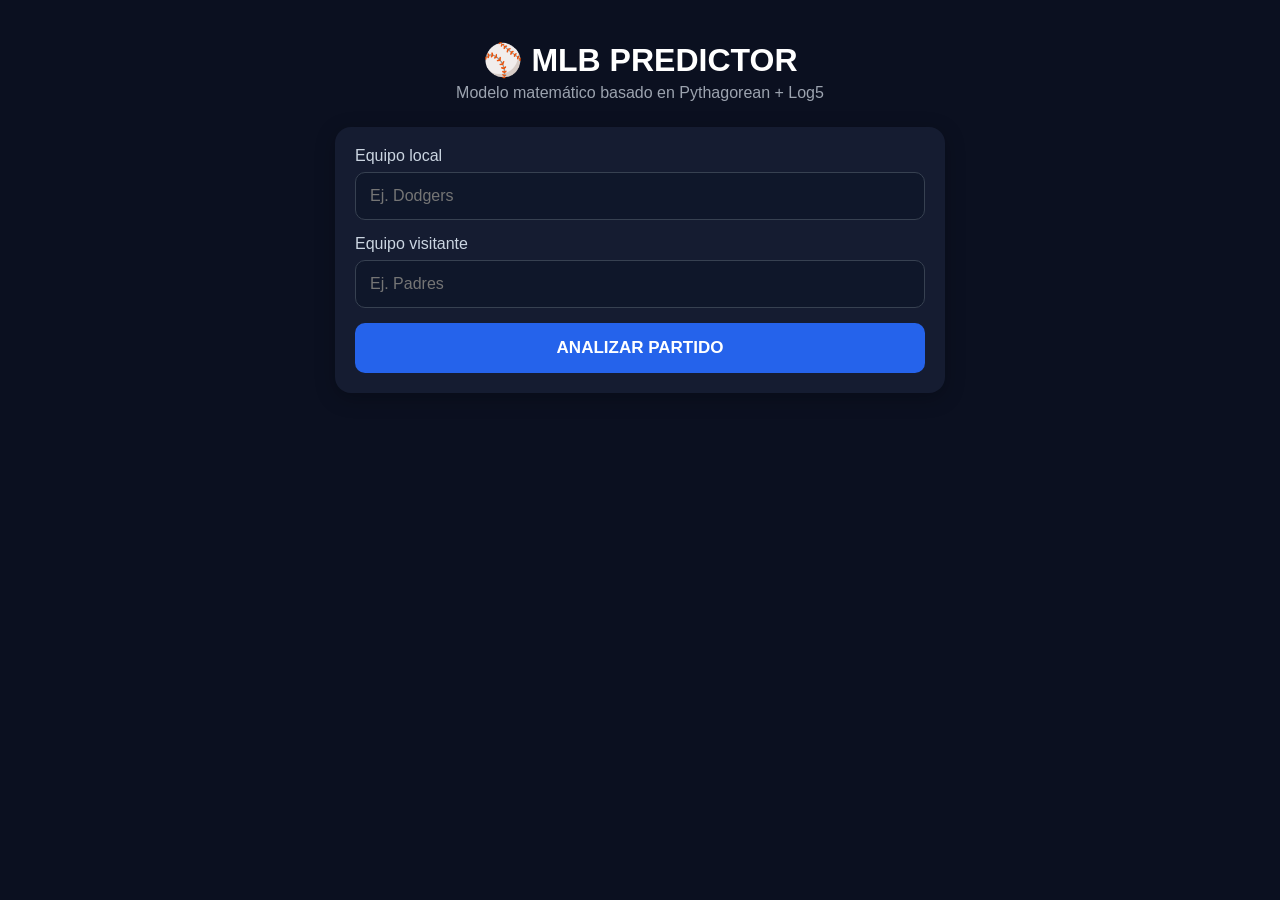
==== index.html @ 3c23d9db "Create index.html" ====
<!DOCTYPE html>
<html lang="es">
<head>
<meta charset="UTF-8">
<meta name="viewport" content="width=device-width, initial-scale=1.0">
<title>MLB Predictor</title>

<style>
*{box-sizing:border-box}

body{
    margin:0;
    font-family:Arial,sans-serif;
    background:#0b1020;
    color:white;
}

.container{
    max-width:650px;
    margin:auto;
    padding:20px;
}

h1{
    text-align:center;
    margin-bottom:5px;
}

.subtitle{
    text-align:center;
    color:#9ca3af;
    margin-bottom:25px;
}

.card{
    background:#151c31;
    border-radius:16px;
    padding:20px;
    margin-bottom:18px;
    box-shadow:0 5px 20px rgba(0,0,0,.25);
}

label{
    display:block;
    margin-bottom:7px;
    color:#cbd5e1;
}

input{
    width:100%;
    padding:14px;
    border-radius:10px;
    border:1px solid #374151;
    background:#0f172a;
    color:white;
    font-size:16px;
    margin-bottom:15px;
}

button{
    width:100%;
    padding:15px;
    border:0;
    border-radius:10px;
    background:#2563eb;
    color:white;
    font-size:17px;
    font-weight:bold;
    cursor:pointer;
}

button:active{
    transform:scale(.98);
}

.loading{
    text-align:center;
    color:#60a5fa;
    display:none;
    margin:15px;
}

.result{
    display:none;
}

.team{
    font-size:22px;
    font-weight:bold;
    text-align:center;
}

.pick{
    text-align:center;
    font-size:26px;
    font-weight:bold;
    margin:15px 0;
}

.stat{
    display:flex;
    justify-content:space-between;
    padding:9px 0;
    border-bottom:1px solid #293247;
}

.stat:last-child{
    border-bottom:0;
}

.prob{
    font-weight:bold;
}

.error{
    color:#f87171;
    text-align:center;
    display:none;
}
</style>
</head>

<body>

<div class="container">

<h1>⚾ MLB PREDICTOR</h1>
<div class="subtitle">
Modelo matemático basado en Pythagorean + Log5
</div>

<div class="card">

<label>Equipo local</label>
<input id="home" placeholder="Ej. Dodgers">

<label>Equipo visitante</label>
<input id="away" placeholder="Ej. Padres">

<button onclick="analizar()">ANALIZAR PARTIDO</button>

<div id="loading" class="loading">
⏳ Consultando MLB...
</div>

<div id="error" class="error"></div>

</div>

<div id="result" class="result">

<div class="card">

<div class="team" id="matchup"></div>

<div class="pick" id="pick"></div>

</div>

<div class="card">

<h3>📊 Probabilidades</h3>

<div class="stat">
<span>Local ML</span>
<span class="prob" id="homeML"></span>
</div>

<div class="stat">
<span>Visitante ML</span>
<span class="prob" id="awayML"></span>
</div>

<div class="stat">
<span>Over</span>
<span class="prob" id="over"></span>
</div>

<div class="stat">
<span>Under</span>
<span class="prob" id="under"></span>
</div>

<div class="stat">
<span>Favorito -1.5</span>
<span class="prob" id="fav15"></span>
</div>

<div class="stat">
<span>Underdog +1.5</span>
<span class="prob" id="dog15"></span>
</div>

</div>

<div class="card">

<h3>⚾ Proyección de carreras</h3>

<div class="stat">
<span>Carreras local</span>
<span id="homeRuns"></span>
</div>

<div class="stat">
<span>Carreras visitante</span>
<span id="awayRuns"></span>
</div>

<div class="stat">
<span>Total proyectado</span>
<span id="total"></span>
</div>

<div class="stat">
<span>Línea total</span>
<span id="line"></span>
</div>

</div>

<div class="card">

<h3>🧮 Modelo</h3>

<div class="stat">
<span>Pythagorean local</span>
<span id="pythHome"></span>
</div>

<div class="stat">
<span>Pythagorean visitante</span>
<span id="pythAway"></span>
</div>

<div class="stat">
<span>Log5</span>
<span id="log5"></span>
</div>

</div>

</div>

</div>

<script>

const API =
"https://statsapi.mlb.com/api/v1";


// -----------------------------
// NORMAL CDF
// -----------------------------

function normalCDF(x, mean, sd){

    let z=(x-mean)/sd;

    let t=1/(1+0.2316419*Math.abs(z));

    let d=0.3989423*Math.exp(-z*z/2);

    let p=d*t*
    (0.3193815+
    t*(-0.3565638+
    t*(1.781478+
    t*(-1.821256+
    t*1.330274))));

    if(z>0) p=1-p;

    return p;
}


// -----------------------------
// PYTHAGOREAN
// -----------------------------

function pythagorean(rs,ra){

    const exp=1.83;

    return Math.pow(rs,exp) /
    (
        Math.pow(rs,exp)+
        Math.pow(ra,exp)
    );
}


// -----------------------------
// LOG5
// -----------------------------

function log5(A,B){

    return (A-A*B) /
    (A+B-2*A*B);
}


// -----------------------------
// REDONDEAR
// -----------------------------

function pct(x){

    return (x*100).toFixed(1)+"%";
}


// -----------------------------
// BUSCAR EQUIPO
// -----------------------------

async function findTeam(name,season){

    const url =
    `${API}/teams?sportId=1&season=${season}`;

    const response=await fetch(url);

    const data=await response.json();

    const teams=data.teams || [];

    name=name.toLowerCase().trim();

    return teams.find(t =>
        t.name.toLowerCase()===name ||
        t.teamName.toLowerCase()===name ||
        t.locationName.toLowerCase()===name ||
        t.clubName.toLowerCase()===name
    );
}


// -----------------------------
// OBTENER STANDINGS
// -----------------------------

async function getStandings(season){

    const url =
    `${API}/standings?leagueId=103,104&season=${season}&standingsTypes=regularSeason`;

    const response=await fetch(url);

    const data=await response.json();

    let teams=[];

    (data.records||[]).forEach(record=>{
        (record.teamRecords||[]).forEach(t=>{
            teams.push(t);
        });
    });

    return teams;
}


// -----------------------------
// ANALIZAR
// -----------------------------

async function analizar(){

    const homeName=
    document.getElementById("home").value;

    const awayName=
    document.getElementById("away").value;

    const error=
    document.getElementById("error");

    const loading=
    document.getElementById("loading");

    const result=
    document.getElementById("result");

    error.style.display="none";
    result.style.display="none";

    if(!homeName || !awayName){

        error.innerText=
        "Escribe los dos equipos.";

        error.style.display="block";

        return;
    }

    loading.style.display="block";

    try{

        const season=new Date()
        .getFullYear();

        const home=
        await findTeam(homeName,season);

        const away=
        await findTeam(awayName,season);

        if(!home){

            throw new Error(
            "No encontré el equipo local."
            );
        }

        if(!away){

            throw new Error(
            "No encontré el equipo visitante."
            );
        }

        const standings=
        await getStandings(season);

        const homeData=
        standings.find(x=>
            x.team.id===home.id
        );

        const awayData=
        standings.find(x=>
            x.team.id===away.id
        );

        if(!homeData || !awayData){

            throw new Error(
            "Todavía no hay suficientes datos de temporada."
            );
        }


        // -----------------------------
        // DATOS
        // -----------------------------

        const homeRS=
        homeData.runsScored || 0;

        const homeRA=
        homeData.runsAllowed || 0;

        const awayRS=
        awayData.runsScored || 0;

        const awayRA=
        awayData.runsAllowed || 0;

        const homeGames=
        homeData.gamesPlayed || 1;

        const awayGames=
        awayData.gamesPlayed || 1;


        const homeRPG=
        homeRS/homeGames;

        const homeRAPG=
        homeRA/homeGames;

        const awayRPG=
        awayRS/awayGames;

        const awayRAPG=
        awayRA/awayGames;


        // -----------------------------
        // PYTHAGOREAN
        // -----------------------------

        const pHome=
        pythagorean(homeRS,homeRA);

        const pAway=
        pythagorean(awayRS,awayRA);


        // -----------------------------
        // LOG5
        // -----------------------------

        let neutral=
        log5(pHome,pAway);


        // -----------------------------
        // LOCALÍA
        // -----------------------------

        let homeProb=
        neutral*0.54/
        (
            neutral*0.54+
            (1-neutral)*0.46
        );

        let awayProb=
        1-homeProb;


        // -----------------------------
        // CARRERAS
        // -----------------------------

        const homeRuns=
        homeRPG*awayRAPG;

        const awayRuns=
        awayRPG*homeRAPG;

        const total=
        homeRuns+awayRuns;


        // -----------------------------
        // OVER / UNDER
        // -----------------------------

        const line=
        Math.round(total*2)/2;

        const sd=4.24;

        const under=
        normalCDF(line,total,sd);

        const over=
        1-under;


        // -----------------------------
        // FAVORITO
        // -----------------------------

        const favoriteHome=
        homeProb>=awayProb;

        const favoriteProb=
        Math.max(homeProb,awayProb);

        const differential=
        Math.abs(homeRuns-awayRuns);

        const favorite15=
        1-normalCDF(
            1.5,
            differential,
            sd
        );

        const dog15=
        1-favorite15;


        // -----------------------------
        // PICK
        // -----------------------------

        const options=[

            {
                name:
                home.name+" ML",
                value:homeProb
            },

            {
                name:
                away.name+" ML",
                value:awayProb
            },

            {
                name:"OVER "+line,
                value:over
            },

            {
                name:"UNDER "+line,
                value:under
            },

            {
                name:
                (favoriteHome?
                home.name:
                away.name)+" -1.5",
                value:favorite15
            },

            {
                name:
                (favoriteHome?
                away.name:
                home.name)+" +1.5",
                value:dog15
            }

        ];

        options.sort(
            (a,b)=>b.value-a.value
        );

        const best=options[0];


        // -----------------------------
        // MOSTRAR
        // -----------------------------

        document.getElementById("matchup")
        .innerText=
        home.name+" vs "+away.name;

        document.getElementById("pick")
        .innerText=
        "🔥 "+best.name+
        " — "+pct(best.value);


        document.getElementById("homeML")
        .innerText=pct(homeProb);

        document.getElementById("awayML")
        .innerText=pct(awayProb);

        document.getElementById("over")
        .innerText=pct(over);

        document.getElementById("under")
        .innerText=pct(under);

        document.getElementById("fav15")
        .innerText=pct(favorite15);

        document.getElementById("dog15")
        .innerText=pct(dog15);


        document.getElementById("homeRuns")
        .innerText=
        homeRuns.toFixed(2);

        document.getElementById("awayRuns")
        .innerText=
        awayRuns.toFixed(2);

        document.getElementById("total")
        .innerText=
        total.toFixed(2);

        document.getElementById("line")
        .innerText=
        line;


        document.getElementById("pythHome")
        .innerText=
        pct(pHome);

        document.getElementById("pythAway")
        .innerText=
        pct(pAway);

        document.getElementById("log5")
        .innerText=
        pct(neutral);


        result.style.display="block";

    }catch(e){

        error.innerText=
        "Error: "+e.message;

        error.style.display="block";

    }

    loading.style.display="none";
}

</script>

</body>
</html>
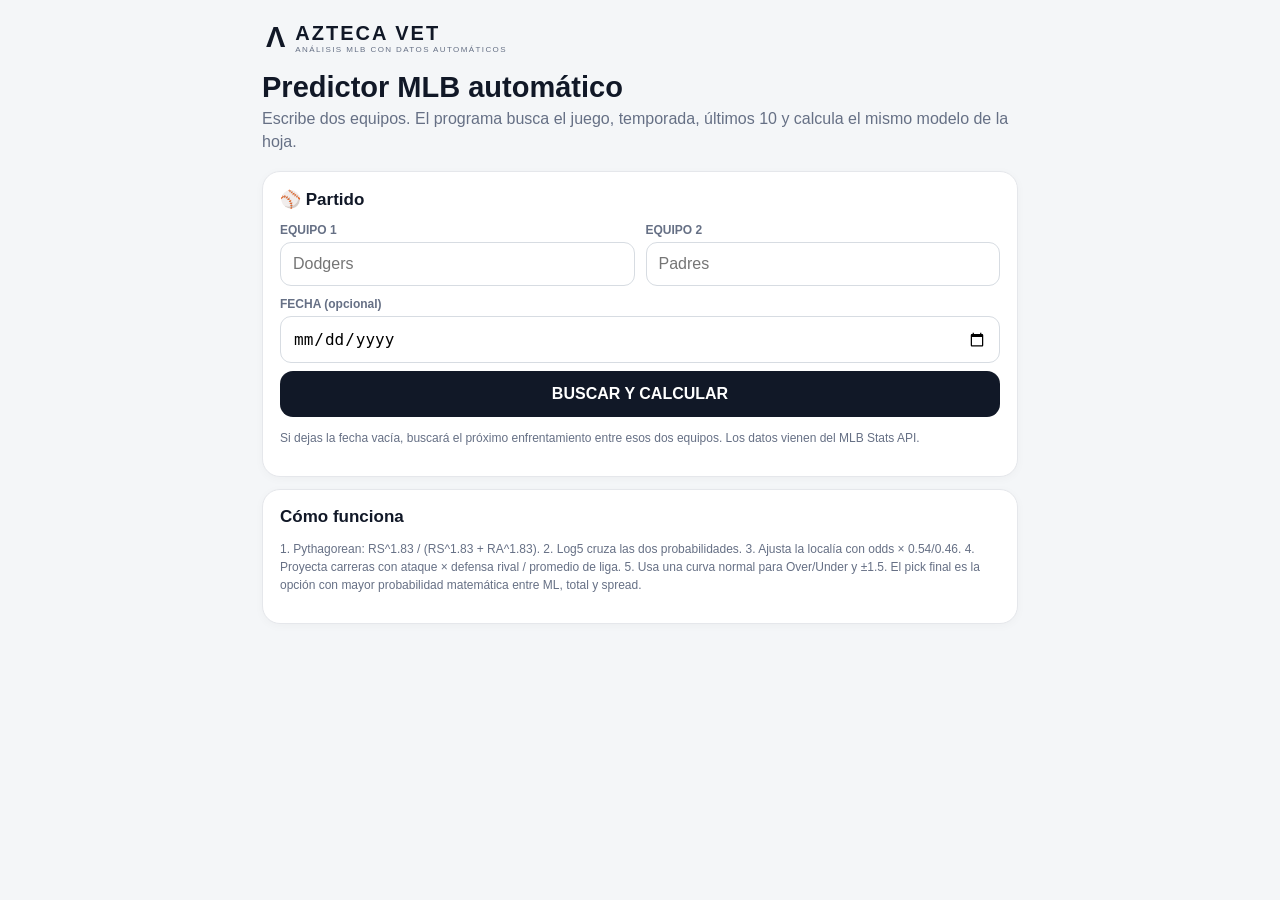
==== commit da2baf2a: "Create index.html" ====
--- a/index.html
+++ b/index.html
@@ -1,705 +1,374 @@
-<!DOCTYPE html>
+<!doctype html>
 <html lang="es">
 <head>
-<meta charset="UTF-8">
-<meta name="viewport" content="width=device-width, initial-scale=1.0">
-<title>MLB Predictor</title>
-
+<meta charset="utf-8">
+<meta name="viewport" content="width=device-width,initial-scale=1,viewport-fit=cover">
+<title>Azteca Vet MLB — Auto Predictor</title>
 <style>
-*{box-sizing:border-box}
-
-body{
-    margin:0;
-    font-family:Arial,sans-serif;
-    background:#0b1020;
-    color:white;
-}
-
-.container{
-    max-width:650px;
-    margin:auto;
-    padding:20px;
-}
-
-h1{
-    text-align:center;
-    margin-bottom:5px;
-}
-
-.subtitle{
-    text-align:center;
-    color:#9ca3af;
-    margin-bottom:25px;
-}
-
-.card{
-    background:#151c31;
-    border-radius:16px;
-    padding:20px;
-    margin-bottom:18px;
-    box-shadow:0 5px 20px rgba(0,0,0,.25);
-}
-
-label{
-    display:block;
-    margin-bottom:7px;
-    color:#cbd5e1;
-}
-
-input{
-    width:100%;
-    padding:14px;
-    border-radius:10px;
-    border:1px solid #374151;
-    background:#0f172a;
-    color:white;
-    font-size:16px;
-    margin-bottom:15px;
-}
-
-button{
-    width:100%;
-    padding:15px;
-    border:0;
-    border-radius:10px;
-    background:#2563eb;
-    color:white;
-    font-size:17px;
-    font-weight:bold;
-    cursor:pointer;
-}
-
-button:active{
-    transform:scale(.98);
-}
-
-.loading{
-    text-align:center;
-    color:#60a5fa;
-    display:none;
-    margin:15px;
-}
-
-.result{
-    display:none;
-}
-
-.team{
-    font-size:22px;
-    font-weight:bold;
-    text-align:center;
-}
-
-.pick{
-    text-align:center;
-    font-size:26px;
-    font-weight:bold;
-    margin:15px 0;
-}
-
-.stat{
-    display:flex;
-    justify-content:space-between;
-    padding:9px 0;
-    border-bottom:1px solid #293247;
-}
-
-.stat:last-child{
-    border-bottom:0;
-}
-
-.prob{
-    font-weight:bold;
-}
-
-.error{
-    color:#f87171;
-    text-align:center;
-    display:none;
-}
+:root{--bg:#f4f6f8;--card:#fff;--ink:#111827;--muted:#667085;--line:#e5e7eb;--green:#087443;--red:#b42318}
+*{box-sizing:border-box}body{margin:0;background:var(--bg);font-family:-apple-system,BlinkMacSystemFont,"Segoe UI",sans-serif;color:var(--ink)}
+.wrap{max-width:780px;margin:auto;padding:16px 12px 42px}.brand{display:flex;align-items:center;gap:10px;margin:5px 4px 18px}.logo{font-weight:900;font-size:29px}.brand b{font-size:20px;letter-spacing:2px}.brand small{display:block;color:var(--muted);font-size:8px;letter-spacing:1.4px}
+h1{font-size:29px;line-height:1.05;margin:0 0 6px}.sub{color:var(--muted);margin:0 0 18px;line-height:1.4}
+.card{background:var(--card);border:1px solid var(--line);border-radius:18px;padding:17px;margin:12px 0;box-shadow:0 2px 10px #00000008}
+h2{font-size:17px;margin:0 0 13px}.grid{display:grid;grid-template-columns:1fr 1fr;gap:11px}.full{grid-column:1/-1}
+label{font-size:12px;color:var(--muted);font-weight:700;display:block;margin-bottom:5px}
+input{width:100%;border:1px solid #d7dce2;border-radius:11px;padding:12px;font-size:16px;background:#fff}
+button{width:100%;border:0;border-radius:13px;padding:14px;font-size:16px;font-weight:800;background:#111827;color:#fff;margin-top:8px}
+button:disabled{opacity:.55}.secondary{background:#eef0f3;color:#111827}.hero{font-size:24px;font-weight:900;margin:3px 0}.pill{display:inline-block;border-radius:999px;padding:6px 10px;background:#eef0f3;font-weight:800;font-size:12px;margin:3px 3px 0 0}
+.row{display:flex;justify-content:space-between;gap:12px;border-bottom:1px solid var(--line);padding:10px 0}.row:last-child{border:0}.val{font-weight:800;text-align:right}
+.bar{height:10px;background:#eceff2;border-radius:10px;overflow:hidden;margin-top:6px}.fill{height:100%;background:#111827}
+.note{font-size:12px;color:var(--muted);line-height:1.5}.status{font-size:13px;font-weight:700;margin-top:10px}.error{color:var(--red);font-weight:700;display:none}
+.ok{color:var(--green)}.loading{display:none;margin-top:10px;color:var(--muted);font-size:13px}
+.badge{font-size:11px;padding:5px 8px;border-radius:8px;background:#f0f2f5;color:#475467;font-weight:800}
+.mini{font-size:13px;color:var(--muted)}.result{display:none}
+@media(max-width:480px){.grid{grid-template-columns:1fr 1fr}.wrap{padding-left:10px;padding-right:10px}}
 </style>
 </head>
-
 <body>
-
-<div class="container">
-
-<h1>⚾ MLB PREDICTOR</h1>
-<div class="subtitle">
-Modelo matemático basado en Pythagorean + Log5
+<div class="wrap">
+  <div class="brand"><div class="logo">Λ</div><div><b>AZTECA VET</b><small>ANÁLISIS MLB CON DATOS AUTOMÁTICOS</small></div></div>
+  <h1>Predictor MLB automático</h1>
+  <p class="sub">Escribe dos equipos. El programa busca el juego, temporada, últimos 10 y calcula el mismo modelo de la hoja.</p>
+
+  <div class="card">
+    <h2>⚾ Partido</h2>
+    <div class="grid">
+      <div><label>EQUIPO 1</label><input id="team1" placeholder="Dodgers"></div>
+      <div><label>EQUIPO 2</label><input id="team2" placeholder="Padres"></div>
+      <div class="full"><label>FECHA (opcional)</label><input id="date" type="date"></div>
+    </div>
+    <button id="go" onclick="analyze()">BUSCAR Y CALCULAR</button>
+    <div class="loading" id="loading">Buscando equipos, estadísticas y juegos…</div>
+    <div class="status error" id="err"></div>
+    <div class="status ok" id="ok"></div>
+    <p class="note">Si dejas la fecha vacía, buscará el próximo enfrentamiento entre esos dos equipos. Los datos vienen del MLB Stats API.</p>
+  </div>
+
+  <div class="card result" id="gameCard">
+    <h2>Juego detectado</h2>
+    <div class="hero" id="matchup"></div>
+    <div class="row"><span>Fecha</span><span class="val" id="gameDate"></span></div>
+    <div class="row"><span>Local</span><span class="val" id="home"></span></div>
+    <div class="row"><span>Visitante</span><span class="val" id="away"></span></div>
+  </div>
+
+  <div class="card result" id="statsCard">
+    <h2>Datos automáticos</h2>
+    <div class="row"><span id="hname">Local</span><span class="val" id="hseason"></span></div>
+    <div class="row"><span id="aname">Visitante</span><span class="val" id="aseason"></span></div>
+    <div class="row"><span>Promedio de liga</span><span class="val" id="lg"></span></div>
+    <p class="mini" id="records"></p>
+  </div>
+
+  <div class="card result" id="recentCard">
+    <h2>Últimos 10 juegos</h2>
+    <div class="row"><span id="rhname">Local</span><span class="val" id="rh"></span></div>
+    <div class="row"><span id="raname">Visitante</span><span class="val" id="ra"></span></div>
+    <p class="note">Se muestran como referencia. La fórmula principal conserva los datos de temporada de la hoja.</p>
+  </div>
+
+  <div class="card result" id="modelCard">
+    <h2>Modelo</h2>
+    <div class="hero" id="winner"></div>
+    <div id="pills"></div>
+    <div class="row"><span>Pythagorean — local</span><span class="val" id="ph"></span></div>
+    <div class="row"><span>Pythagorean — visitante</span><span class="val" id="pa"></span></div>
+    <div class="row"><span>Prob. neutral — local</span><span class="val" id="pn"></span></div>
+    <div class="row"><span>Prob. con ventaja local</span><span class="val" id="pf"></span></div>
+  </div>
+
+  <div class="card result" id="runsCard">
+    <h2>Carreras proyectadas y total</h2>
+    <div class="row"><span id="pHome">Local</span><span class="val" id="projH"></span></div>
+    <div class="row"><span id="pAway">Visitante</span><span class="val" id="projA"></span></div>
+    <div class="row"><span>Total proyectado</span><span class="val" id="total"></span></div>
+    <div class="row"><span>Línea total</span><span class="val" id="line"></span></div>
+    <div class="row"><span>Over</span><span class="val" id="over"></span></div>
+    <div class="row"><span>Under</span><span class="val" id="under"></span></div>
+    <div class="bar"><div class="fill" id="overBar"></div></div>
+  </div>
+
+  <div class="card result" id="spreadCard">
+    <h2>Línea de carreras ±1.5</h2>
+    <div class="row"><span id="favLabel">Favorito -1.5</span><span class="val" id="fav15"></span></div>
+    <div class="row"><span id="dogLabel">Otro +1.5</span><span class="val" id="dog15"></span></div>
+  </div>
+
+  <div class="card result" id="pickCard">
+    <h2>Pick del modelo</h2>
+    <div class="hero" id="pick"></div>
+    <p class="note" id="pickReason"></p>
+    <button class="secondary" onclick="copyResult()">COPIAR RESULTADO</button>
+  </div>
+
+  <div class="card">
+    <h2>Cómo funciona</h2>
+    <p class="note">1. Pythagorean: RS^1.83 / (RS^1.83 + RA^1.83). 2. Log5 cruza las dos probabilidades. 3. Ajusta la localía con odds × 0.54/0.46. 4. Proyecta carreras con ataque × defensa rival / promedio de liga. 5. Usa una curva normal para Over/Under y ±1.5. El pick final es la opción con mayor probabilidad matemática entre ML, total y spread.</p>
+  </div>
 </div>
 
-<div class="card">
-
-<label>Equipo local</label>
-<input id="home" placeholder="Ej. Dodgers">
-
-<label>Equipo visitante</label>
-<input id="away" placeholder="Ej. Padres">
-
-<button onclick="analizar()">ANALIZAR PARTIDO</button>
-
-<div id="loading" class="loading">
-⏳ Consultando MLB...
-</div>
-
-<div id="error" class="error"></div>
-
-</div>
-
-<div id="result" class="result">
-
-<div class="card">
-
-<div class="team" id="matchup"></div>
-
-<div class="pick" id="pick"></div>
-
-</div>
-
-<div class="card">
-
-<h3>📊 Probabilidades</h3>
-
-<div class="stat">
-<span>Local ML</span>
-<span class="prob" id="homeML"></span>
-</div>
-
-<div class="stat">
-<span>Visitante ML</span>
-<span class="prob" id="awayML"></span>
-</div>
-
-<div class="stat">
-<span>Over</span>
-<span class="prob" id="over"></span>
-</div>
-
-<div class="stat">
-<span>Under</span>
-<span class="prob" id="under"></span>
-</div>
-
-<div class="stat">
-<span>Favorito -1.5</span>
-<span class="prob" id="fav15"></span>
-</div>
-
-<div class="stat">
-<span>Underdog +1.5</span>
-<span class="prob" id="dog15"></span>
-</div>
-
-</div>
-
-<div class="card">
-
-<h3>⚾ Proyección de carreras</h3>
-
-<div class="stat">
-<span>Carreras local</span>
-<span id="homeRuns"></span>
-</div>
-
-<div class="stat">
-<span>Carreras visitante</span>
-<span id="awayRuns"></span>
-</div>
-
-<div class="stat">
-<span>Total proyectado</span>
-<span id="total"></span>
-</div>
-
-<div class="stat">
-<span>Línea total</span>
-<span id="line"></span>
-</div>
-
-</div>
-
-<div class="card">
-
-<h3>🧮 Modelo</h3>
-
-<div class="stat">
-<span>Pythagorean local</span>
-<span id="pythHome"></span>
-</div>
-
-<div class="stat">
-<span>Pythagorean visitante</span>
-<span id="pythAway"></span>
-</div>
-
-<div class="stat">
-<span>Log5</span>
-<span id="log5"></span>
-</div>
-
-</div>
-
-</div>
-
-</div>
-
 <script>
-
-const API =
-"https://statsapi.mlb.com/api/v1";
-
-
-// -----------------------------
-// NORMAL CDF
-// -----------------------------
-
-function normalCDF(x, mean, sd){
-
-    let z=(x-mean)/sd;
-
-    let t=1/(1+0.2316419*Math.abs(z));
-
-    let d=0.3989423*Math.exp(-z*z/2);
-
-    let p=d*t*
-    (0.3193815+
-    t*(-0.3565638+
-    t*(1.781478+
-    t*(-1.821256+
-    t*1.330274))));
-
-    if(z>0) p=1-p;
-
-    return p;
-}
-
-
-// -----------------------------
-// PYTHAGOREAN
-// -----------------------------
-
-function pythagorean(rs,ra){
-
-    const exp=1.83;
-
-    return Math.pow(rs,exp) /
-    (
-        Math.pow(rs,exp)+
-        Math.pow(ra,exp)
-    );
-}
-
-
-// -----------------------------
-// LOG5
-// -----------------------------
-
+const API='https://statsapi.mlb.com/api/v1';
+const pct=x=>(x*100).toFixed(1)+'%';
+const clamp=x=>Math.max(0,Math.min(1,x));
+const fmtDate=d=>d.toISOString().slice(0,10);
+const norm=s=>(s||'').toLowerCase().normalize('NFD').replace(/[\u0300-\u036f]/g,'').replace(/[^a-z0-9]/g,'');
+let teamsCache=null,lastResult='';
+
+const aliases={
+ 'dodgers':'Los Angeles Dodgers','la dodgers':'Los Angeles Dodgers','lad':'Los Angeles Dodgers',
+ 'padres':'San Diego Padres','sd':'San Diego Padres','yankees':'New York Yankees','nyy':'New York Yankees',
+ 'mets':'New York Mets','ny mets':'New York Mets','red sox':'Boston Red Sox','bos':'Boston Red Sox',
+ 'cubs':'Chicago Cubs','white sox':'Chicago White Sox','astros':'Houston Astros','angels':'Los Angeles Angels',
+ 'giants':'San Francisco Giants','sf':'San Francisco Giants','mariners':'Seattle Mariners','seattle':'Seattle Mariners',
+ 'rangers':'Texas Rangers','texas':'Texas Rangers','rays':'Tampa Bay Rays','orioles':'Baltimore Orioles',
+ 'phillies':'Philadelphia Phillies','braves':'Atlanta Braves','brewers':'Milwaukee Brewers','cardinals':'St. Louis Cardinals',
+ 'reds':'Cincinnati Reds','rockies':'Colorado Rockies','royals':'Kansas City Royals','twins':'Minnesota Twins',
+ 'guardians':'Cleveland Guardians','tigers':'Detroit Tigers','blue jays':'Toronto Blue Jays','jays':'Toronto Blue Jays',
+ 'pirates':'Pittsburgh Pirates','nationals':'Washington Nationals','marlins':'Miami Marlins','diamondbacks':'Arizona Diamondbacks',
+ 'dbacks':'Arizona Diamondbacks','athletics':'Athletics','a’s':'Athletics',"a's":'Athletics'
+};
+
+async function api(url){
+  const r=await fetch(url,{cache:'no-store'});
+  if(!r.ok) throw new Error('MLB Stats API respondió '+r.status+'.');
+  return r.json();
+}
+async function getTeams(){
+  if(teamsCache)return teamsCache;
+  const season=new Date().getFullYear();
+  const j=await api(API+'/teams?sportId=1&season='+season);
+  teamsCache=j.teams||[];
+  return teamsCache;
+}
+async function findTeam(q){
+  const teams=await getTeams();
+  const raw=(q||'').trim().toLowerCase();
+  const qq=norm(aliases[raw]||q);
+  const exact=teams.find(t=>norm(t.name)===qq||norm(t.teamName)===qq||norm(t.abbreviation)===qq||norm(t.fileCode)===qq);
+  if(exact)return exact;
+  const partial=teams.find(t=>norm(t.name).includes(qq)||norm(t.teamName).includes(qq)||qq.includes(norm(t.teamName)));
+  if(partial)return partial;
+  throw new Error('No encontré el equipo "'+q+'".');
+}
+
+// Pythagorean win expectancy. RS/RA are PER-GAME values, not season totals.
+function pyth(rsPerGame,raPerGame){
+  const a=Math.pow(Math.max(rsPerGame,0.01),1.83),b=Math.pow(Math.max(raPerGame,0.01),1.83);
+  return a/(a+b);
+}
 function log5(A,B){
-
-    return (A-A*B) /
-    (A+B-2*A*B);
-}
-
-
-// -----------------------------
-// REDONDEAR
-// -----------------------------
-
-function pct(x){
-
-    return (x*100).toFixed(1)+"%";
-}
-
-
-// -----------------------------
-// BUSCAR EQUIPO
-// -----------------------------
-
-async function findTeam(name,season){
-
-    const url =
-    `${API}/teams?sportId=1&season=${season}`;
-
-    const response=await fetch(url);
-
-    const data=await response.json();
-
-    const teams=data.teams || [];
-
-    name=name.toLowerCase().trim();
-
-    return teams.find(t =>
-        t.name.toLowerCase()===name ||
-        t.teamName.toLowerCase()===name ||
-        t.locationName.toLowerCase()===name ||
-        t.clubName.toLowerCase()===name
-    );
-}
-
-
-// -----------------------------
-// OBTENER STANDINGS
-// -----------------------------
+  const d=A+B-2*A*B;
+  return Math.abs(d)<1e-12?.5:(A-A*B)/d;
+}
+function normalCDF(x,mu,sd){
+  const z=(x-mu)/(sd*Math.sqrt(2));
+  const t=1/(1+0.3275911*Math.abs(z));
+  const erf=1-((((1.061405429*t-1.453152027)*t+1.421413741)*t-0.284496736)*t+0.254829592)*t*Math.exp(-z*z);
+  return .5*(1+(z>=0?erf:-erf));
+}
+function roundHalf(x){return Math.round(x*2)/2;}
 
 async function getStandings(season){
-
-    const url =
-    `${API}/standings?leagueId=103,104&season=${season}&standingsTypes=regularSeason`;
-
-    const response=await fetch(url);
-
-    const data=await response.json();
-
-    let teams=[];
-
-    (data.records||[]).forEach(record=>{
-        (record.teamRecords||[]).forEach(t=>{
-            teams.push(t);
-        });
+  const j=await api(API+'/standings?leagueId=103,104&season='+season+'&standingsTypes=regularSeason');
+  return (j.records||[]).flatMap(x=>x.teamRecords||[]);
+}
+function seasonData(records,id){
+  const r=records.find(x=>x.team?.id===id);
+  if(!r || !r.gamesPlayed) return null;
+  return {
+    rs:Number(r.runsScored||0),
+    ra:Number(r.runsAllowed||0),
+    g:Number(r.gamesPlayed||0),
+    w:Number(r.wins||0),
+    l:Number(r.losses||0)
+  };
+}
+
+async function getSchedule(teamId,start,end){
+  const u=API+'/schedule?sportId=1&teamId='+teamId+'&startDate='+start+'&endDate='+end+'&gameTypes=R&hydrate=linescore';
+  const j=await api(u);
+  return j.dates?.flatMap(x=>x.games||[])||[];
+}
+async function findGame(t1,t2,date){
+  if(date){
+    const j=await api(API+'/schedule?sportId=1&date='+date+'&gameTypes=R&hydrate=linescore');
+    const games=j.dates?.flatMap(d=>d.games||[])||[];
+    return games.find(g=>{
+      const ids=[g.teams?.home?.team?.id,g.teams?.away?.team?.id];
+      return ids.includes(t1.id)&&ids.includes(t2.id);
     });
-
-    return teams;
-}
-
-
-// -----------------------------
-// ANALIZAR
-// -----------------------------
-
-async function analizar(){
-
-    const homeName=
-    document.getElementById("home").value;
-
-    const awayName=
-    document.getElementById("away").value;
-
-    const error=
-    document.getElementById("error");
-
-    const loading=
-    document.getElementById("loading");
-
-    const result=
-    document.getElementById("result");
-
-    error.style.display="none";
-    result.style.display="none";
-
-    if(!homeName || !awayName){
-
-        error.innerText=
-        "Escribe los dos equipos.";
-
-        error.style.display="block";
-
-        return;
-    }
-
-    loading.style.display="block";
-
-    try{
-
-        const season=new Date()
-        .getFullYear();
-
-        const home=
-        await findTeam(homeName,season);
-
-        const away=
-        await findTeam(awayName,season);
-
-        if(!home){
-
-            throw new Error(
-            "No encontré el equipo local."
-            );
-        }
-
-        if(!away){
-
-            throw new Error(
-            "No encontré el equipo visitante."
-            );
-        }
-
-        const standings=
-        await getStandings(season);
-
-        const homeData=
-        standings.find(x=>
-            x.team.id===home.id
-        );
-
-        const awayData=
-        standings.find(x=>
-            x.team.id===away.id
-        );
-
-        if(!homeData || !awayData){
-
-            throw new Error(
-            "Todavía no hay suficientes datos de temporada."
-            );
-        }
-
-
-        // -----------------------------
-        // DATOS
-        // -----------------------------
-
-        const homeRS=
-        homeData.runsScored || 0;
-
-        const homeRA=
-        homeData.runsAllowed || 0;
-
-        const awayRS=
-        awayData.runsScored || 0;
-
-        const awayRA=
-        awayData.runsAllowed || 0;
-
-        const homeGames=
-        homeData.gamesPlayed || 1;
-
-        const awayGames=
-        awayData.gamesPlayed || 1;
-
-
-        const homeRPG=
-        homeRS/homeGames;
-
-        const homeRAPG=
-        homeRA/homeGames;
-
-        const awayRPG=
-        awayRS/awayGames;
-
-        const awayRAPG=
-        awayRA/awayGames;
-
-
-        // -----------------------------
-        // PYTHAGOREAN
-        // -----------------------------
-
-        const pHome=
-        pythagorean(homeRS,homeRA);
-
-        const pAway=
-        pythagorean(awayRS,awayRA);
-
-
-        // -----------------------------
-        // LOG5
-        // -----------------------------
-
-        let neutral=
-        log5(pHome,pAway);
-
-
-        // -----------------------------
-        // LOCALÍA
-        // -----------------------------
-
-        let homeProb=
-        neutral*0.54/
-        (
-            neutral*0.54+
-            (1-neutral)*0.46
-        );
-
-        let awayProb=
-        1-homeProb;
-
-
-        // -----------------------------
-        // CARRERAS
-        // -----------------------------
-
-        const homeRuns=
-        homeRPG*awayRAPG;
-
-        const awayRuns=
-        awayRPG*homeRAPG;
-
-        const total=
-        homeRuns+awayRuns;
-
-
-        // -----------------------------
-        // OVER / UNDER
-        // -----------------------------
-
-        const line=
-        Math.round(total*2)/2;
-
-        const sd=4.24;
-
-        const under=
-        normalCDF(line,total,sd);
-
-        const over=
-        1-under;
-
-
-        // -----------------------------
-        // FAVORITO
-        // -----------------------------
-
-        const favoriteHome=
-        homeProb>=awayProb;
-
-        const favoriteProb=
-        Math.max(homeProb,awayProb);
-
-        const differential=
-        Math.abs(homeRuns-awayRuns);
-
-        const favorite15=
-        1-normalCDF(
-            1.5,
-            differential,
-            sd
-        );
-
-        const dog15=
-        1-favorite15;
-
-
-        // -----------------------------
-        // PICK
-        // -----------------------------
-
-        const options=[
-
-            {
-                name:
-                home.name+" ML",
-                value:homeProb
-            },
-
-            {
-                name:
-                away.name+" ML",
-                value:awayProb
-            },
-
-            {
-                name:"OVER "+line,
-                value:over
-            },
-
-            {
-                name:"UNDER "+line,
-                value:under
-            },
-
-            {
-                name:
-                (favoriteHome?
-                home.name:
-                away.name)+" -1.5",
-                value:favorite15
-            },
-
-            {
-                name:
-                (favoriteHome?
-                away.name:
-                home.name)+" +1.5",
-                value:dog15
-            }
-
-        ];
-
-        options.sort(
-            (a,b)=>b.value-a.value
-        );
-
-        const best=options[0];
-
-
-        // -----------------------------
-        // MOSTRAR
-        // -----------------------------
-
-        document.getElementById("matchup")
-        .innerText=
-        home.name+" vs "+away.name;
-
-        document.getElementById("pick")
-        .innerText=
-        "🔥 "+best.name+
-        " — "+pct(best.value);
-
-
-        document.getElementById("homeML")
-        .innerText=pct(homeProb);
-
-        document.getElementById("awayML")
-        .innerText=pct(awayProb);
-
-        document.getElementById("over")
-        .innerText=pct(over);
-
-        document.getElementById("under")
-        .innerText=pct(under);
-
-        document.getElementById("fav15")
-        .innerText=pct(favorite15);
-
-        document.getElementById("dog15")
-        .innerText=pct(dog15);
-
-
-        document.getElementById("homeRuns")
-        .innerText=
-        homeRuns.toFixed(2);
-
-        document.getElementById("awayRuns")
-        .innerText=
-        awayRuns.toFixed(2);
-
-        document.getElementById("total")
-        .innerText=
-        total.toFixed(2);
-
-        document.getElementById("line")
-        .innerText=
-        line;
-
-
-        document.getElementById("pythHome")
-        .innerText=
-        pct(pHome);
-
-        document.getElementById("pythAway")
-        .innerText=
-        pct(pAway);
-
-        document.getElementById("log5")
-        .innerText=
-        pct(neutral);
-
-
-        result.style.display="block";
-
-    }catch(e){
-
-        error.innerText=
-        "Error: "+e.message;
-
-        error.style.display="block";
-
-    }
-
-    loading.style.display="none";
-}
-
+  }
+  const today=new Date(),end=new Date(today);end.setDate(end.getDate()+45);
+  const games=await getSchedule(t1.id,fmtDate(today),fmtDate(end));
+  return games.find(g=>{
+    const ids=[g.teams?.home?.team?.id,g.teams?.away?.team?.id];
+    return ids.includes(t1.id)&&ids.includes(t2.id);
+  });
+}
+function gameRuns(g,teamId){
+  const h=g.teams?.home,a=g.teams?.away;
+  if(!h||!a||g.status?.abstractGameState!=='Final')return null;
+  const isHome=h.team.id===teamId,me=isHome?h:a,opp=isHome?a:h;
+  return {date:g.gameDate,rs:Number(me.score??0),ra:Number(opp.score??0),home:isHome};
+}
+async function recentGames(team,n=10){
+  const end=new Date(),start=new Date();
+  // 90 days gives enough room during stretches with postponements/off-days.
+  start.setDate(start.getDate()-90);
+  const games=await getSchedule(team.id,fmtDate(start),fmtDate(end));
+  return games.map(g=>gameRuns(g,team.id)).filter(Boolean)
+    .sort((a,b)=>new Date(b.date)-new Date(a.date)).slice(0,n);
+}
+function avgGames(games){
+  if(!games.length)return null;
+  return {
+    n:games.length,
+    rs:games.reduce((s,g)=>s+g.rs,0)/games.length,
+    ra:games.reduce((s,g)=>s+g.ra,0)/games.length,
+    w:games.filter(g=>g.rs>g.ra).length,
+    l:games.filter(g=>g.rs<g.ra).length
+  };
+}
+function firstNGames(games,n=3){
+  return avgGames(games.slice().sort((a,b)=>new Date(a.date)-new Date(b.date)).slice(0,n));
+}
+
+function leagueAverage(records){
+  // Every MLB team appears once in standings. Sum of team games therefore
+  // counts each game twice, so divide total team-games by 2.
+  const totalRuns=records.reduce((s,r)=>s+Number(r.runsScored||0),0);
+  const teamGames=records.reduce((s,r)=>s+Number(r.gamesPlayed||0),0);
+  const games=teamGames/2;
+  const avg=games>0?totalRuns/(games*2):NaN; // totalRuns / total team-games
+  // Safety guard: MLB team runs/game should be in a realistic range.
+  if(!Number.isFinite(avg)||avg<3||avg>6) return 4.50;
+  return avg;
+}
+
+// Blend season + recent form + first 3, while keeping season dominant.
+function blendedStats(season,recent,first3){
+  const s={rs:season.rs/season.g,ra:season.ra/season.g};
+  if(!recent) return {...s,weights:'100% temporada'};
+  const r={rs:recent.rs,ra:recent.ra};
+  const f=first3||r;
+  // If the first 3 are unavailable, the 10-game sample gets the missing weight.
+  const wS=.60,wR=.30,wF=.10;
+  return {
+    rs:s.rs*wS+r.rs*wR+f.rs*wF,
+    ra:s.ra*wS+r.ra*wR+f.ra*wF,
+    weights:'60% temporada + 30% últimos 10 + 10% primeros 3'
+  };
+}
+
+async function analyze(){
+  const e=document.getElementById('err'),ok=document.getElementById('ok'),load=document.getElementById('loading'),btn=document.getElementById('go');
+  e.style.display='none';ok.textContent='';load.style.display='block';btn.disabled=true;
+  try{
+    const [t1,t2]=await Promise.all([
+      findTeam(document.getElementById('team1').value),
+      findTeam(document.getElementById('team2').value)
+    ]);
+    if(t1.id===t2.id)throw new Error('Necesitas dos equipos diferentes.');
+
+    const date=document.getElementById('date').value||null;
+    const game=await findGame(t1,t2,date);
+    if(!game)throw new Error(date?'No encontré ese enfrentamiento en la fecha indicada.':'No encontré un enfrentamiento próximo entre esos equipos.');
+
+    const home=game.teams.home.team,away=game.teams.away.team;
+    const season=new Date(game.gameDate).getFullYear();
+    const records=await getStandings(season);
+    const hs=seasonData(records,home.id),as=seasonData(records,away.id);
+    if(!hs||!as)throw new Error('No hay estadísticas de temporada disponibles para ese juego.');
+
+    const [homeGames,awayGames]=await Promise.all([recentGames(home,10),recentGames(away,10)]);
+    const hr=avgGames(homeGames),ar=avgGames(awayGames);
+    const hf=firstNGames(homeGames,3),af=firstNGames(awayGames,3);
+    const hBlend=blendedStats(hs,hr,hf),aBlend=blendedStats(as,ar,af);
+    const lg=leagueAverage(records);
+
+    // 1) Real team level.
+    const ph=pyth(hBlend.rs,hBlend.ra),pa=pyth(aBlend.rs,aBlend.ra);
+
+    // 2) Log5 neutral probability.
+    const neutral=clamp(log5(ph,pa));
+
+    // 3) Home advantage. Apply the original 54/46 odds adjustment.
+    const neutralOdds=neutral/(1-neutral);
+    const homeOdds=neutralOdds*(0.54/0.46);
+    const homeProb=homeOdds/(1+homeOdds),awayProb=1-homeProb;
+
+    // 4) Projected runs. IMPORTANT: league average is ~4-5 runs/team/game,
+    // and the formula uses PER-GAME rates. This prevents the old 19-20 run bug.
+    const projH=(hBlend.rs*aBlend.ra)/lg;
+    const projA=(aBlend.rs*hBlend.ra)/lg;
+    // Hard sanity cap only as a final guard against malformed API data.
+    const safeH=Math.max(.25,Math.min(15,projH));
+    const safeA=Math.max(.25,Math.min(15,projA));
+    const total=safeH+safeA;
+    const line=roundHalf(total);
+
+    // Use a realistic MLB total-run SD. For a model-generated line,
+    // Over/Under will naturally be close to 50/50; it is more useful as a
+    // probability against a user-supplied sportsbook line.
+    const sdTotal=3.15;
+    const over=clamp(1-normalCDF(line,total,sdTotal)),under=1-over;
+
+    // 5) Run line. SD here is the SD of run differential, not total runs.
+    const homeFav=homeProb>=awayProb;
+    const fav=homeFav?home.name:away.name;
+    const dog=homeFav?away.name:home.name;
+    const diff=homeFav?(safeH-safeA):(safeA-safeH);
+    const sdDiff=3.85;
+    const favCover=clamp(1-normalCDF(1.5,Math.max(0,diff),sdDiff));
+    const dogCover=1-favCover;
+
+    const opts=[
+      [homeProb,home.name+' ML','localía incluida'],
+      [awayProb,away.name+' ML','visitante'],
+      [over,'Over '+line.toFixed(1),'total proyectado '+total.toFixed(2)],
+      [under,'Under '+line.toFixed(1),'total proyectado '+total.toFixed(2)],
+      [favCover,fav+' -1.5','diferencia proyectada '+Math.abs(diff).toFixed(2)],
+      [dogCover,dog+' +1.5','línea alternativa']
+    ].sort((a,b)=>b[0]-a[0]);
+    const pick=opts[0];
+
+    document.getElementById('matchup').textContent=home.name+' vs '+away.name;
+    document.getElementById('gameDate').textContent=new Date(game.gameDate).toLocaleString('es-MX',{dateStyle:'medium',timeStyle:'short'});
+    document.getElementById('home').textContent=home.name;document.getElementById('away').textContent=away.name;
+    document.getElementById('hname').textContent=home.name;document.getElementById('aname').textContent=away.name;
+    document.getElementById('hseason').textContent=(hBlend.rs).toFixed(2)+' RS / '+(hBlend.ra).toFixed(2)+' RA';
+    document.getElementById('aseason').textContent=(aBlend.rs).toFixed(2)+' RS / '+(aBlend.ra).toFixed(2)+' RA';
+    document.getElementById('lg').textContent=lg.toFixed(2)+' carreras por equipo/juego';
+    document.getElementById('records').textContent=home.name+': '+hs.w+'-'+hs.l+' | '+away.name+': '+as.w+'-'+as.l+' · '+hBlend.weights;
+    document.getElementById('rhname').textContent=home.name;document.getElementById('raname').textContent=away.name;
+    document.getElementById('rh').textContent=hr?hr.rs.toFixed(2)+' RS / '+hr.ra.toFixed(2)+' RA ('+hr.w+'-'+hr.l+')':'Sin datos';
+    document.getElementById('ra').textContent=ar?ar.rs.toFixed(2)+' RS / '+ar.ra.toFixed(2)+' RA ('+ar.w+'-'+ar.l+')':'Sin datos';
+    document.getElementById('winner').textContent='Ganador: '+(homeFav?home.name:away.name);
+    document.getElementById('pills').innerHTML='<span class="pill">'+home.name+' '+pct(homeProb)+'</span><span class="pill">'+away.name+' '+pct(awayProb)+'</span>';
+    document.getElementById('ph').textContent=pct(ph);document.getElementById('pa').textContent=pct(pa);document.getElementById('pn').textContent=pct(neutral);document.getElementById('pf').textContent=pct(homeProb);
+    document.getElementById('pHome').textContent=home.name;document.getElementById('pAway').textContent=away.name;
+    document.getElementById('projH').textContent=safeH.toFixed(2);document.getElementById('projA').textContent=safeA.toFixed(2);
+    document.getElementById('total').textContent=total.toFixed(2);document.getElementById('line').textContent=line.toFixed(1);
+    document.getElementById('over').textContent=pct(over);document.getElementById('under').textContent=pct(under);document.getElementById('overBar').style.width=(over*100)+'%';
+    document.getElementById('favLabel').textContent=fav+' -1.5';document.getElementById('dogLabel').textContent=dog+' +1.5';
+    document.getElementById('fav15').textContent=pct(favCover);document.getElementById('dog15').textContent=pct(dogCover);
+    document.getElementById('pick').textContent=pick[1];document.getElementById('pickReason').textContent='Mayor probabilidad matemática: '+pct(pick[0])+' · '+pick[2]+'.';
+    document.querySelectorAll('.result').forEach(x=>x.style.display='block');
+    ok.textContent='✓ Datos reales cargados desde MLB Stats API. Proyección corregida a carreras por equipo/juego.';
+
+    lastResult=home.name+' vs '+away.name+'\nGanador: '+(homeFav?home.name:away.name)+'\n'+home.name+' ML '+pct(homeProb)+' | '+away.name+' ML '+pct(awayProb)+'\nProyección: '+safeH.toFixed(2)+' - '+safeA.toFixed(2)+'\nTotal '+line.toFixed(1)+': Over '+pct(over)+' / Under '+pct(under)+'\n'+fav+' -1.5 '+pct(favCover)+' | '+dog+' +1.5 '+pct(dogCover)+'\nPick: '+pick[1]+' ('+pct(pick[0])+')';
+  }catch(x){
+    e.textContent=x.message||'No se pudieron cargar los datos.';e.style.display='block';
+  }finally{
+    load.style.display='none';btn.disabled=false;
+  }
+}
+async function copyResult(){
+  try{await navigator.clipboard.writeText(lastResult);alert('Resultado copiado');}
+  catch(e){alert(lastResult);}
+}
+document.getElementById('date').value='';
 </script>
-
 </body>
 </html>
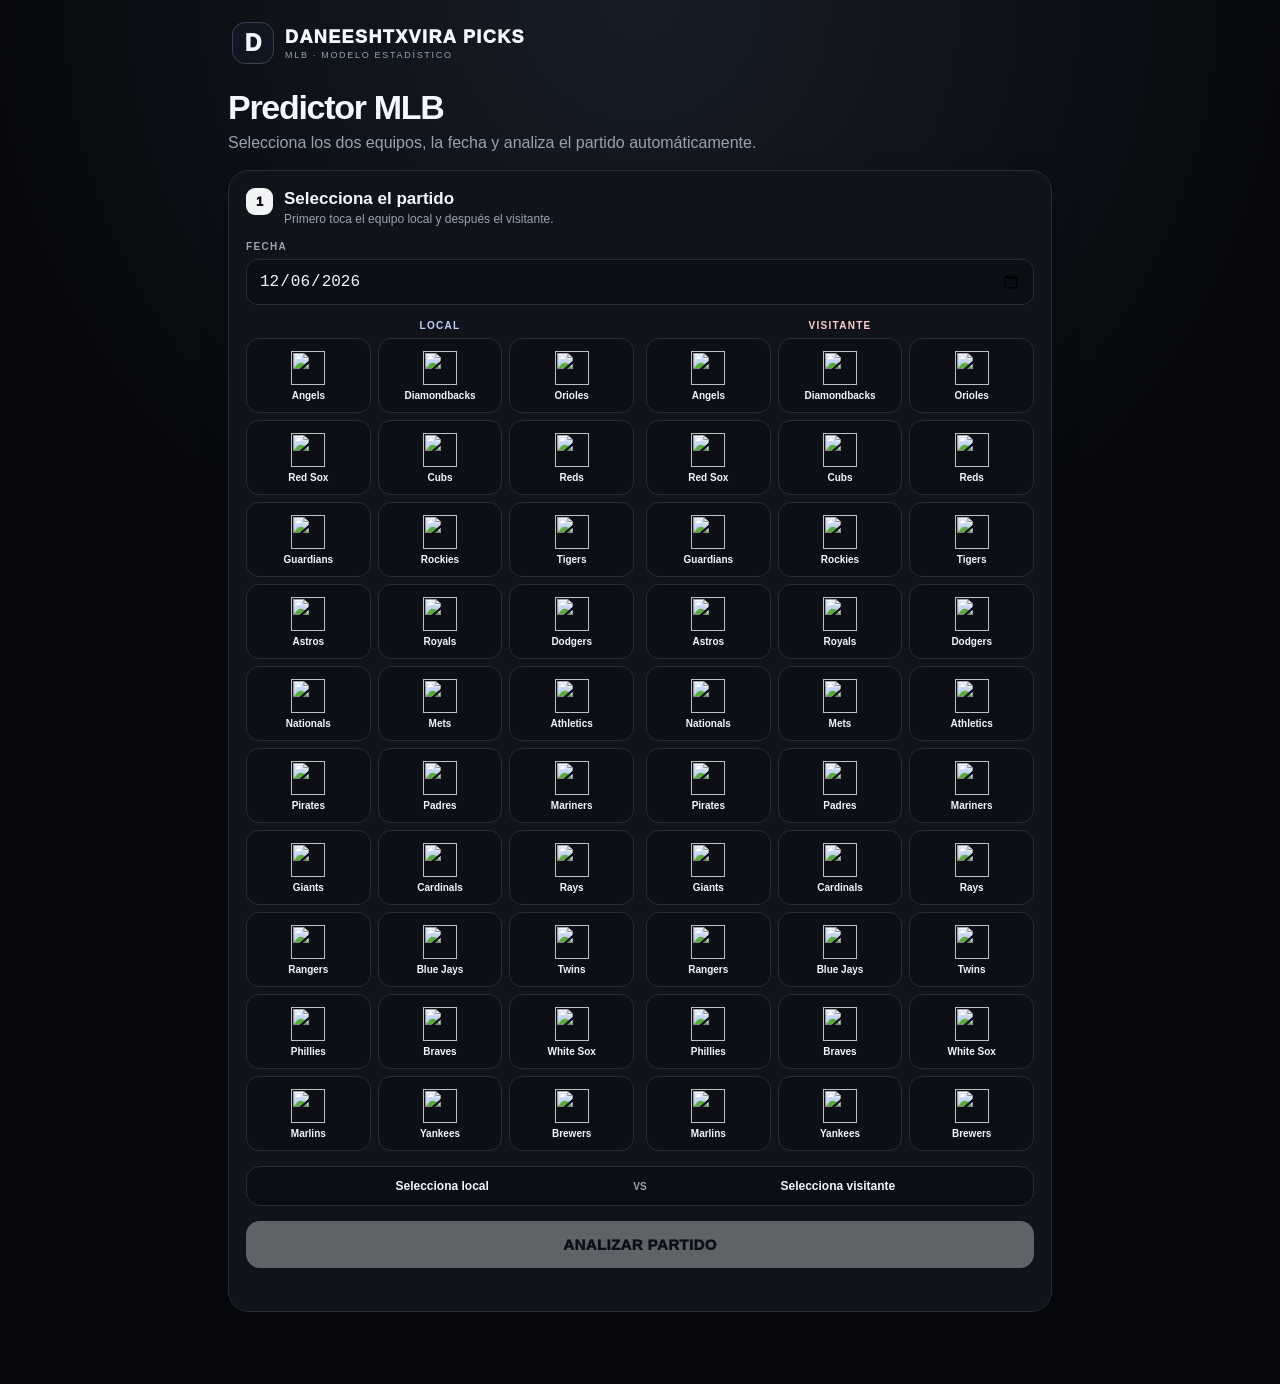
==== commit e1d68d42: "Add files via upload" ====
--- a/index.html
+++ b/index.html
@@ -1,374 +1,19 @@
 <!doctype html>
-<html lang="es">
-<head>
-<meta charset="utf-8">
-<meta name="viewport" content="width=device-width,initial-scale=1,viewport-fit=cover">
-<title>Azteca Vet MLB — Auto Predictor</title>
-<style>
-:root{--bg:#f4f6f8;--card:#fff;--ink:#111827;--muted:#667085;--line:#e5e7eb;--green:#087443;--red:#b42318}
-*{box-sizing:border-box}body{margin:0;background:var(--bg);font-family:-apple-system,BlinkMacSystemFont,"Segoe UI",sans-serif;color:var(--ink)}
-.wrap{max-width:780px;margin:auto;padding:16px 12px 42px}.brand{display:flex;align-items:center;gap:10px;margin:5px 4px 18px}.logo{font-weight:900;font-size:29px}.brand b{font-size:20px;letter-spacing:2px}.brand small{display:block;color:var(--muted);font-size:8px;letter-spacing:1.4px}
-h1{font-size:29px;line-height:1.05;margin:0 0 6px}.sub{color:var(--muted);margin:0 0 18px;line-height:1.4}
-.card{background:var(--card);border:1px solid var(--line);border-radius:18px;padding:17px;margin:12px 0;box-shadow:0 2px 10px #00000008}
-h2{font-size:17px;margin:0 0 13px}.grid{display:grid;grid-template-columns:1fr 1fr;gap:11px}.full{grid-column:1/-1}
-label{font-size:12px;color:var(--muted);font-weight:700;display:block;margin-bottom:5px}
-input{width:100%;border:1px solid #d7dce2;border-radius:11px;padding:12px;font-size:16px;background:#fff}
-button{width:100%;border:0;border-radius:13px;padding:14px;font-size:16px;font-weight:800;background:#111827;color:#fff;margin-top:8px}
-button:disabled{opacity:.55}.secondary{background:#eef0f3;color:#111827}.hero{font-size:24px;font-weight:900;margin:3px 0}.pill{display:inline-block;border-radius:999px;padding:6px 10px;background:#eef0f3;font-weight:800;font-size:12px;margin:3px 3px 0 0}
-.row{display:flex;justify-content:space-between;gap:12px;border-bottom:1px solid var(--line);padding:10px 0}.row:last-child{border:0}.val{font-weight:800;text-align:right}
-.bar{height:10px;background:#eceff2;border-radius:10px;overflow:hidden;margin-top:6px}.fill{height:100%;background:#111827}
-.note{font-size:12px;color:var(--muted);line-height:1.5}.status{font-size:13px;font-weight:700;margin-top:10px}.error{color:var(--red);font-weight:700;display:none}
-.ok{color:var(--green)}.loading{display:none;margin-top:10px;color:var(--muted);font-size:13px}
-.badge{font-size:11px;padding:5px 8px;border-radius:8px;background:#f0f2f5;color:#475467;font-weight:800}
-.mini{font-size:13px;color:var(--muted)}.result{display:none}
-@media(max-width:480px){.grid{grid-template-columns:1fr 1fr}.wrap{padding-left:10px;padding-right:10px}}
-</style>
-</head>
-<body>
-<div class="wrap">
-  <div class="brand"><div class="logo">Λ</div><div><b>AZTECA VET</b><small>ANÁLISIS MLB CON DATOS AUTOMÁTICOS</small></div></div>
-  <h1>Predictor MLB automático</h1>
-  <p class="sub">Escribe dos equipos. El programa busca el juego, temporada, últimos 10 y calcula el mismo modelo de la hoja.</p>
-
-  <div class="card">
-    <h2>⚾ Partido</h2>
-    <div class="grid">
-      <div><label>EQUIPO 1</label><input id="team1" placeholder="Dodgers"></div>
-      <div><label>EQUIPO 2</label><input id="team2" placeholder="Padres"></div>
-      <div class="full"><label>FECHA (opcional)</label><input id="date" type="date"></div>
-    </div>
-    <button id="go" onclick="analyze()">BUSCAR Y CALCULAR</button>
-    <div class="loading" id="loading">Buscando equipos, estadísticas y juegos…</div>
-    <div class="status error" id="err"></div>
-    <div class="status ok" id="ok"></div>
-    <p class="note">Si dejas la fecha vacía, buscará el próximo enfrentamiento entre esos dos equipos. Los datos vienen del MLB Stats API.</p>
-  </div>
-
-  <div class="card result" id="gameCard">
-    <h2>Juego detectado</h2>
-    <div class="hero" id="matchup"></div>
-    <div class="row"><span>Fecha</span><span class="val" id="gameDate"></span></div>
-    <div class="row"><span>Local</span><span class="val" id="home"></span></div>
-    <div class="row"><span>Visitante</span><span class="val" id="away"></span></div>
-  </div>
-
-  <div class="card result" id="statsCard">
-    <h2>Datos automáticos</h2>
-    <div class="row"><span id="hname">Local</span><span class="val" id="hseason"></span></div>
-    <div class="row"><span id="aname">Visitante</span><span class="val" id="aseason"></span></div>
-    <div class="row"><span>Promedio de liga</span><span class="val" id="lg"></span></div>
-    <p class="mini" id="records"></p>
-  </div>
-
-  <div class="card result" id="recentCard">
-    <h2>Últimos 10 juegos</h2>
-    <div class="row"><span id="rhname">Local</span><span class="val" id="rh"></span></div>
-    <div class="row"><span id="raname">Visitante</span><span class="val" id="ra"></span></div>
-    <p class="note">Se muestran como referencia. La fórmula principal conserva los datos de temporada de la hoja.</p>
-  </div>
-
-  <div class="card result" id="modelCard">
-    <h2>Modelo</h2>
-    <div class="hero" id="winner"></div>
-    <div id="pills"></div>
-    <div class="row"><span>Pythagorean — local</span><span class="val" id="ph"></span></div>
-    <div class="row"><span>Pythagorean — visitante</span><span class="val" id="pa"></span></div>
-    <div class="row"><span>Prob. neutral — local</span><span class="val" id="pn"></span></div>
-    <div class="row"><span>Prob. con ventaja local</span><span class="val" id="pf"></span></div>
-  </div>
-
-  <div class="card result" id="runsCard">
-    <h2>Carreras proyectadas y total</h2>
-    <div class="row"><span id="pHome">Local</span><span class="val" id="projH"></span></div>
-    <div class="row"><span id="pAway">Visitante</span><span class="val" id="projA"></span></div>
-    <div class="row"><span>Total proyectado</span><span class="val" id="total"></span></div>
-    <div class="row"><span>Línea total</span><span class="val" id="line"></span></div>
-    <div class="row"><span>Over</span><span class="val" id="over"></span></div>
-    <div class="row"><span>Under</span><span class="val" id="under"></span></div>
-    <div class="bar"><div class="fill" id="overBar"></div></div>
-  </div>
-
-  <div class="card result" id="spreadCard">
-    <h2>Línea de carreras ±1.5</h2>
-    <div class="row"><span id="favLabel">Favorito -1.5</span><span class="val" id="fav15"></span></div>
-    <div class="row"><span id="dogLabel">Otro +1.5</span><span class="val" id="dog15"></span></div>
-  </div>
-
-  <div class="card result" id="pickCard">
-    <h2>Pick del modelo</h2>
-    <div class="hero" id="pick"></div>
-    <p class="note" id="pickReason"></p>
-    <button class="secondary" onclick="copyResult()">COPIAR RESULTADO</button>
-  </div>
-
-  <div class="card">
-    <h2>Cómo funciona</h2>
-    <p class="note">1. Pythagorean: RS^1.83 / (RS^1.83 + RA^1.83). 2. Log5 cruza las dos probabilidades. 3. Ajusta la localía con odds × 0.54/0.46. 4. Proyecta carreras con ataque × defensa rival / promedio de liga. 5. Usa una curva normal para Over/Under y ±1.5. El pick final es la opción con mayor probabilidad matemática entre ML, total y spread.</p>
-  </div>
-</div>
-
-<script>
-const API='https://statsapi.mlb.com/api/v1';
-const pct=x=>(x*100).toFixed(1)+'%';
-const clamp=x=>Math.max(0,Math.min(1,x));
-const fmtDate=d=>d.toISOString().slice(0,10);
-const norm=s=>(s||'').toLowerCase().normalize('NFD').replace(/[\u0300-\u036f]/g,'').replace(/[^a-z0-9]/g,'');
-let teamsCache=null,lastResult='';
-
-const aliases={
- 'dodgers':'Los Angeles Dodgers','la dodgers':'Los Angeles Dodgers','lad':'Los Angeles Dodgers',
- 'padres':'San Diego Padres','sd':'San Diego Padres','yankees':'New York Yankees','nyy':'New York Yankees',
- 'mets':'New York Mets','ny mets':'New York Mets','red sox':'Boston Red Sox','bos':'Boston Red Sox',
- 'cubs':'Chicago Cubs','white sox':'Chicago White Sox','astros':'Houston Astros','angels':'Los Angeles Angels',
- 'giants':'San Francisco Giants','sf':'San Francisco Giants','mariners':'Seattle Mariners','seattle':'Seattle Mariners',
- 'rangers':'Texas Rangers','texas':'Texas Rangers','rays':'Tampa Bay Rays','orioles':'Baltimore Orioles',
- 'phillies':'Philadelphia Phillies','braves':'Atlanta Braves','brewers':'Milwaukee Brewers','cardinals':'St. Louis Cardinals',
- 'reds':'Cincinnati Reds','rockies':'Colorado Rockies','royals':'Kansas City Royals','twins':'Minnesota Twins',
- 'guardians':'Cleveland Guardians','tigers':'Detroit Tigers','blue jays':'Toronto Blue Jays','jays':'Toronto Blue Jays',
- 'pirates':'Pittsburgh Pirates','nationals':'Washington Nationals','marlins':'Miami Marlins','diamondbacks':'Arizona Diamondbacks',
- 'dbacks':'Arizona Diamondbacks','athletics':'Athletics','a’s':'Athletics',"a's":'Athletics'
-};
-
-async function api(url){
-  const r=await fetch(url,{cache:'no-store'});
-  if(!r.ok) throw new Error('MLB Stats API respondió '+r.status+'.');
-  return r.json();
-}
-async function getTeams(){
-  if(teamsCache)return teamsCache;
-  const season=new Date().getFullYear();
-  const j=await api(API+'/teams?sportId=1&season='+season);
-  teamsCache=j.teams||[];
-  return teamsCache;
-}
-async function findTeam(q){
-  const teams=await getTeams();
-  const raw=(q||'').trim().toLowerCase();
-  const qq=norm(aliases[raw]||q);
-  const exact=teams.find(t=>norm(t.name)===qq||norm(t.teamName)===qq||norm(t.abbreviation)===qq||norm(t.fileCode)===qq);
-  if(exact)return exact;
-  const partial=teams.find(t=>norm(t.name).includes(qq)||norm(t.teamName).includes(qq)||qq.includes(norm(t.teamName)));
-  if(partial)return partial;
-  throw new Error('No encontré el equipo "'+q+'".');
-}
-
-// Pythagorean win expectancy. RS/RA are PER-GAME values, not season totals.
-function pyth(rsPerGame,raPerGame){
-  const a=Math.pow(Math.max(rsPerGame,0.01),1.83),b=Math.pow(Math.max(raPerGame,0.01),1.83);
-  return a/(a+b);
-}
-function log5(A,B){
-  const d=A+B-2*A*B;
-  return Math.abs(d)<1e-12?.5:(A-A*B)/d;
-}
-function normalCDF(x,mu,sd){
-  const z=(x-mu)/(sd*Math.sqrt(2));
-  const t=1/(1+0.3275911*Math.abs(z));
-  const erf=1-((((1.061405429*t-1.453152027)*t+1.421413741)*t-0.284496736)*t+0.254829592)*t*Math.exp(-z*z);
-  return .5*(1+(z>=0?erf:-erf));
-}
-function roundHalf(x){return Math.round(x*2)/2;}
-
-async function getStandings(season){
-  const j=await api(API+'/standings?leagueId=103,104&season='+season+'&standingsTypes=regularSeason');
-  return (j.records||[]).flatMap(x=>x.teamRecords||[]);
-}
-function seasonData(records,id){
-  const r=records.find(x=>x.team?.id===id);
-  if(!r || !r.gamesPlayed) return null;
-  return {
-    rs:Number(r.runsScored||0),
-    ra:Number(r.runsAllowed||0),
-    g:Number(r.gamesPlayed||0),
-    w:Number(r.wins||0),
-    l:Number(r.losses||0)
-  };
-}
-
-async function getSchedule(teamId,start,end){
-  const u=API+'/schedule?sportId=1&teamId='+teamId+'&startDate='+start+'&endDate='+end+'&gameTypes=R&hydrate=linescore';
-  const j=await api(u);
-  return j.dates?.flatMap(x=>x.games||[])||[];
-}
-async function findGame(t1,t2,date){
-  if(date){
-    const j=await api(API+'/schedule?sportId=1&date='+date+'&gameTypes=R&hydrate=linescore');
-    const games=j.dates?.flatMap(d=>d.games||[])||[];
-    return games.find(g=>{
-      const ids=[g.teams?.home?.team?.id,g.teams?.away?.team?.id];
-      return ids.includes(t1.id)&&ids.includes(t2.id);
-    });
-  }
-  const today=new Date(),end=new Date(today);end.setDate(end.getDate()+45);
-  const games=await getSchedule(t1.id,fmtDate(today),fmtDate(end));
-  return games.find(g=>{
-    const ids=[g.teams?.home?.team?.id,g.teams?.away?.team?.id];
-    return ids.includes(t1.id)&&ids.includes(t2.id);
-  });
-}
-function gameRuns(g,teamId){
-  const h=g.teams?.home,a=g.teams?.away;
-  if(!h||!a||g.status?.abstractGameState!=='Final')return null;
-  const isHome=h.team.id===teamId,me=isHome?h:a,opp=isHome?a:h;
-  return {date:g.gameDate,rs:Number(me.score??0),ra:Number(opp.score??0),home:isHome};
-}
-async function recentGames(team,n=10){
-  const end=new Date(),start=new Date();
-  // 90 days gives enough room during stretches with postponements/off-days.
-  start.setDate(start.getDate()-90);
-  const games=await getSchedule(team.id,fmtDate(start),fmtDate(end));
-  return games.map(g=>gameRuns(g,team.id)).filter(Boolean)
-    .sort((a,b)=>new Date(b.date)-new Date(a.date)).slice(0,n);
-}
-function avgGames(games){
-  if(!games.length)return null;
-  return {
-    n:games.length,
-    rs:games.reduce((s,g)=>s+g.rs,0)/games.length,
-    ra:games.reduce((s,g)=>s+g.ra,0)/games.length,
-    w:games.filter(g=>g.rs>g.ra).length,
-    l:games.filter(g=>g.rs<g.ra).length
-  };
-}
-function firstNGames(games,n=3){
-  return avgGames(games.slice().sort((a,b)=>new Date(a.date)-new Date(b.date)).slice(0,n));
-}
-
-function leagueAverage(records){
-  // Every MLB team appears once in standings. Sum of team games therefore
-  // counts each game twice, so divide total team-games by 2.
-  const totalRuns=records.reduce((s,r)=>s+Number(r.runsScored||0),0);
-  const teamGames=records.reduce((s,r)=>s+Number(r.gamesPlayed||0),0);
-  const games=teamGames/2;
-  const avg=games>0?totalRuns/(games*2):NaN; // totalRuns / total team-games
-  // Safety guard: MLB team runs/game should be in a realistic range.
-  if(!Number.isFinite(avg)||avg<3||avg>6) return 4.50;
-  return avg;
-}
-
-// Blend season + recent form + first 3, while keeping season dominant.
-function blendedStats(season,recent,first3){
-  const s={rs:season.rs/season.g,ra:season.ra/season.g};
-  if(!recent) return {...s,weights:'100% temporada'};
-  const r={rs:recent.rs,ra:recent.ra};
-  const f=first3||r;
-  // If the first 3 are unavailable, the 10-game sample gets the missing weight.
-  const wS=.60,wR=.30,wF=.10;
-  return {
-    rs:s.rs*wS+r.rs*wR+f.rs*wF,
-    ra:s.ra*wS+r.ra*wR+f.ra*wF,
-    weights:'60% temporada + 30% últimos 10 + 10% primeros 3'
-  };
-}
-
-async function analyze(){
-  const e=document.getElementById('err'),ok=document.getElementById('ok'),load=document.getElementById('loading'),btn=document.getElementById('go');
-  e.style.display='none';ok.textContent='';load.style.display='block';btn.disabled=true;
-  try{
-    const [t1,t2]=await Promise.all([
-      findTeam(document.getElementById('team1').value),
-      findTeam(document.getElementById('team2').value)
-    ]);
-    if(t1.id===t2.id)throw new Error('Necesitas dos equipos diferentes.');
-
-    const date=document.getElementById('date').value||null;
-    const game=await findGame(t1,t2,date);
-    if(!game)throw new Error(date?'No encontré ese enfrentamiento en la fecha indicada.':'No encontré un enfrentamiento próximo entre esos equipos.');
-
-    const home=game.teams.home.team,away=game.teams.away.team;
-    const season=new Date(game.gameDate).getFullYear();
-    const records=await getStandings(season);
-    const hs=seasonData(records,home.id),as=seasonData(records,away.id);
-    if(!hs||!as)throw new Error('No hay estadísticas de temporada disponibles para ese juego.');
-
-    const [homeGames,awayGames]=await Promise.all([recentGames(home,10),recentGames(away,10)]);
-    const hr=avgGames(homeGames),ar=avgGames(awayGames);
-    const hf=firstNGames(homeGames,3),af=firstNGames(awayGames,3);
-    const hBlend=blendedStats(hs,hr,hf),aBlend=blendedStats(as,ar,af);
-    const lg=leagueAverage(records);
-
-    // 1) Real team level.
-    const ph=pyth(hBlend.rs,hBlend.ra),pa=pyth(aBlend.rs,aBlend.ra);
-
-    // 2) Log5 neutral probability.
-    const neutral=clamp(log5(ph,pa));
-
-    // 3) Home advantage. Apply the original 54/46 odds adjustment.
-    const neutralOdds=neutral/(1-neutral);
-    const homeOdds=neutralOdds*(0.54/0.46);
-    const homeProb=homeOdds/(1+homeOdds),awayProb=1-homeProb;
-
-    // 4) Projected runs. IMPORTANT: league average is ~4-5 runs/team/game,
-    // and the formula uses PER-GAME rates. This prevents the old 19-20 run bug.
-    const projH=(hBlend.rs*aBlend.ra)/lg;
-    const projA=(aBlend.rs*hBlend.ra)/lg;
-    // Hard sanity cap only as a final guard against malformed API data.
-    const safeH=Math.max(.25,Math.min(15,projH));
-    const safeA=Math.max(.25,Math.min(15,projA));
-    const total=safeH+safeA;
-    const line=roundHalf(total);
-
-    // Use a realistic MLB total-run SD. For a model-generated line,
-    // Over/Under will naturally be close to 50/50; it is more useful as a
-    // probability against a user-supplied sportsbook line.
-    const sdTotal=3.15;
-    const over=clamp(1-normalCDF(line,total,sdTotal)),under=1-over;
-
-    // 5) Run line. SD here is the SD of run differential, not total runs.
-    const homeFav=homeProb>=awayProb;
-    const fav=homeFav?home.name:away.name;
-    const dog=homeFav?away.name:home.name;
-    const diff=homeFav?(safeH-safeA):(safeA-safeH);
-    const sdDiff=3.85;
-    const favCover=clamp(1-normalCDF(1.5,Math.max(0,diff),sdDiff));
-    const dogCover=1-favCover;
-
-    const opts=[
-      [homeProb,home.name+' ML','localía incluida'],
-      [awayProb,away.name+' ML','visitante'],
-      [over,'Over '+line.toFixed(1),'total proyectado '+total.toFixed(2)],
-      [under,'Under '+line.toFixed(1),'total proyectado '+total.toFixed(2)],
-      [favCover,fav+' -1.5','diferencia proyectada '+Math.abs(diff).toFixed(2)],
-      [dogCover,dog+' +1.5','línea alternativa']
-    ].sort((a,b)=>b[0]-a[0]);
-    const pick=opts[0];
-
-    document.getElementById('matchup').textContent=home.name+' vs '+away.name;
-    document.getElementById('gameDate').textContent=new Date(game.gameDate).toLocaleString('es-MX',{dateStyle:'medium',timeStyle:'short'});
-    document.getElementById('home').textContent=home.name;document.getElementById('away').textContent=away.name;
-    document.getElementById('hname').textContent=home.name;document.getElementById('aname').textContent=away.name;
-    document.getElementById('hseason').textContent=(hBlend.rs).toFixed(2)+' RS / '+(hBlend.ra).toFixed(2)+' RA';
-    document.getElementById('aseason').textContent=(aBlend.rs).toFixed(2)+' RS / '+(aBlend.ra).toFixed(2)+' RA';
-    document.getElementById('lg').textContent=lg.toFixed(2)+' carreras por equipo/juego';
-    document.getElementById('records').textContent=home.name+': '+hs.w+'-'+hs.l+' | '+away.name+': '+as.w+'-'+as.l+' · '+hBlend.weights;
-    document.getElementById('rhname').textContent=home.name;document.getElementById('raname').textContent=away.name;
-    document.getElementById('rh').textContent=hr?hr.rs.toFixed(2)+' RS / '+hr.ra.toFixed(2)+' RA ('+hr.w+'-'+hr.l+')':'Sin datos';
-    document.getElementById('ra').textContent=ar?ar.rs.toFixed(2)+' RS / '+ar.ra.toFixed(2)+' RA ('+ar.w+'-'+ar.l+')':'Sin datos';
-    document.getElementById('winner').textContent='Ganador: '+(homeFav?home.name:away.name);
-    document.getElementById('pills').innerHTML='<span class="pill">'+home.name+' '+pct(homeProb)+'</span><span class="pill">'+away.name+' '+pct(awayProb)+'</span>';
-    document.getElementById('ph').textContent=pct(ph);document.getElementById('pa').textContent=pct(pa);document.getElementById('pn').textContent=pct(neutral);document.getElementById('pf').textContent=pct(homeProb);
-    document.getElementById('pHome').textContent=home.name;document.getElementById('pAway').textContent=away.name;
-    document.getElementById('projH').textContent=safeH.toFixed(2);document.getElementById('projA').textContent=safeA.toFixed(2);
-    document.getElementById('total').textContent=total.toFixed(2);document.getElementById('line').textContent=line.toFixed(1);
-    document.getElementById('over').textContent=pct(over);document.getElementById('under').textContent=pct(under);document.getElementById('overBar').style.width=(over*100)+'%';
-    document.getElementById('favLabel').textContent=fav+' -1.5';document.getElementById('dogLabel').textContent=dog+' +1.5';
-    document.getElementById('fav15').textContent=pct(favCover);document.getElementById('dog15').textContent=pct(dogCover);
-    document.getElementById('pick').textContent=pick[1];document.getElementById('pickReason').textContent='Mayor probabilidad matemática: '+pct(pick[0])+' · '+pick[2]+'.';
-    document.querySelectorAll('.result').forEach(x=>x.style.display='block');
-    ok.textContent='✓ Datos reales cargados desde MLB Stats API. Proyección corregida a carreras por equipo/juego.';
-
-    lastResult=home.name+' vs '+away.name+'\nGanador: '+(homeFav?home.name:away.name)+'\n'+home.name+' ML '+pct(homeProb)+' | '+away.name+' ML '+pct(awayProb)+'\nProyección: '+safeH.toFixed(2)+' - '+safeA.toFixed(2)+'\nTotal '+line.toFixed(1)+': Over '+pct(over)+' / Under '+pct(under)+'\n'+fav+' -1.5 '+pct(favCover)+' | '+dog+' +1.5 '+pct(dogCover)+'\nPick: '+pick[1]+' ('+pct(pick[0])+')';
-  }catch(x){
-    e.textContent=x.message||'No se pudieron cargar los datos.';e.style.display='block';
-  }finally{
-    load.style.display='none';btn.disabled=false;
-  }
-}
-async function copyResult(){
-  try{await navigator.clipboard.writeText(lastResult);alert('Resultado copiado');}
-  catch(e){alert(lastResult);}
-}
-document.getElementById('date').value='';
-</script>
-</body>
-</html>
+<html lang="es"><head><meta charset="utf-8"><meta name="viewport" content="width=device-width,initial-scale=1,viewport-fit=cover"><title>DANEESHTXVIRA PICKS — MLB</title><link rel="stylesheet" href="styles.css"></head>
+<body><main class="wrap">
+<header class="brand"><div class="brandMark">D</div><div><div class="brandName">DANEESHTXVIRA PICKS</div><div class="brandSub">MLB · MODELO ESTADÍSTICO</div></div></header>
+<section class="heroIntro"><h1>Predictor MLB</h1><p>Selecciona los dos equipos, la fecha y analiza el partido automáticamente.</p></section>
+<section class="card"><div class="sectionTitle"><span>1</span><div><h2>Selecciona el partido</h2><p>Primero toca el equipo local y después el visitante.</p></div></div>
+<div class="dateRow"><label for="date">FECHA</label><input id="date" type="date"></div>
+<div class="teamCols"><div><div class="teamLabel homeLabel">LOCAL</div><div id="homeTeams" class="teams"></div></div><div><div class="teamLabel awayLabel">VISITANTE</div><div id="awayTeams" class="teams"></div></div></div>
+<div class="selectedMatch"><div id="homeSelected">Selecciona local</div><span>VS</span><div id="awaySelected">Selecciona visitante</div></div>
+<button id="analyzeBtn" class="primary" disabled>ANALIZAR PARTIDO</button><div id="status" class="status"></div></section>
+<section id="result" class="hidden">
+<div class="card heroCard"><div class="eyebrow">PICK DEL MODELO</div><div id="pick" class="pick"></div><div id="pickProb" class="pickProb"></div><div id="matchNote" class="note"></div></div>
+<div class="card"><div class="sectionTitle"><span>2</span><div><h2>Nivel real de cada equipo</h2><p>Temporada · últimos 10 · primeras 3</p></div></div><div class="statGrid"><div id="homeStats" class="teamStats"></div><div id="awayStats" class="teamStats"></div></div></div>
+<div class="card"><div class="sectionTitle"><span>3</span><div><h2>Cruce · Log5</h2><p>Probabilidad neutral y ajuste por localía.</p></div></div><div id="matchupRows"></div></div>
+<div class="card"><div class="sectionTitle"><span>4</span><div><h2>Carreras proyectadas</h2><p>Producción ofensiva y prevención de carreras.</p></div></div><div id="runRows"></div></div>
+<div class="card"><div class="sectionTitle"><span>5</span><div><h2>Over / Under y ±1.5</h2><p>Distribución normal con SD 4.24 por defecto.</p></div></div><div id="marketRows"></div></div>
+<div class="card"><div class="sectionTitle"><span>6</span><div><h2>Las 6 opciones</h2><p>Ordenadas por probabilidad matemática.</p></div></div><div id="options"></div></div>
+<div class="card"><h2>Cómo se calcula</h2><p class="note">Pythagorean usa RS y RA con exponente 1.83. El cruce usa Log5. La probabilidad de localía parte de 54%/46%. Las carreras proyectadas usan las tasas ofensivas y defensivas de local/visitante. El total se redondea a 0.5 y el ±1.5 usa una normal con SD 4.24. Los datos se obtienen de MLB Stats API y se recalculan según la fecha seleccionada.</p></div>
+</section></main><script src="config.js?v=1"></script><script src="model.js?v=1"></script><script src="api.js?v=1"></script><script src="app.js?v=1"></script></body></html>
--- a/styles.css
+++ b/styles.css
@@ -0,0 +1 @@
+*{box-sizing:border-box} :root{--bg:#07090d;--card:#10141b;--card2:#151a23;--line:#252c37;--text:#f4f7fb;--muted:#98a2b3;--accent:#fff;--good:#dff7e8}html{scroll-behavior:smooth}body{margin:0;background:radial-gradient(circle at top,#171d28 0,#07090d 42%);color:var(--text);font-family:-apple-system,BlinkMacSystemFont,"SF Pro Display","Segoe UI",sans-serif}.wrap{max-width:850px;margin:auto;padding:18px 13px 60px}.brand{display:flex;align-items:center;gap:11px;margin:4px 4px 24px}.brandMark{width:42px;height:42px;border:1px solid #384150;border-radius:13px;display:grid;place-items:center;font-weight:950;font-size:23px;background:#111722}.brandName{font-weight:950;letter-spacing:1.4px;font-size:18px}.brandSub{color:var(--muted);font-size:9px;letter-spacing:1.7px;margin-top:2px}.heroIntro h1{font-size:34px;letter-spacing:-1.3px;margin:0 0 7px}.heroIntro p{margin:0 0 18px;color:var(--muted)}.card{background:rgba(16,20,27,.94);border:1px solid var(--line);border-radius:21px;padding:17px;margin:12px 0;box-shadow:0 10px 30px rgba(0,0,0,.18)}.sectionTitle{display:flex;gap:11px;align-items:flex-start;margin-bottom:15px}.sectionTitle>span{width:27px;height:27px;border-radius:9px;background:#f1f3f5;color:#090b0f;display:grid;place-items:center;font-weight:950;font-size:13px}.sectionTitle h2{font-size:17px;margin:1px 0 3px}.sectionTitle p{font-size:12px;color:var(--muted);margin:0}.dateRow label,.teamLabel{font-size:10px;letter-spacing:1.3px;font-weight:900;color:var(--muted);display:block;margin-bottom:7px}.dateRow input{width:100%;background:#0b0f15;color:var(--text);border:1px solid var(--line);border-radius:12px;padding:12px;font-size:16px;margin-bottom:15px}.teamCols{display:grid;grid-template-columns:1fr 1fr;gap:12px}.teamLabel{text-align:center}.homeLabel{color:#b8d4ff}.awayLabel{color:#ffd0d0}.teams{display:grid;grid-template-columns:repeat(3,1fr);gap:7px}.teamBtn{min-height:75px;border:1px solid var(--line);border-radius:13px;background:#0c1016;color:var(--text);padding:7px 3px;display:flex;flex-direction:column;align-items:center;justify-content:center;gap:5px;font-size:10px;font-weight:800;cursor:pointer}.teamBtn img{width:34px;height:34px;object-fit:contain}.teamBtn.selected{border-color:#fff;background:#202632;box-shadow:0 0 0 1px #fff inset}.selectedMatch{display:grid;grid-template-columns:1fr auto 1fr;align-items:center;gap:8px;margin:15px 0;padding:12px;border:1px solid var(--line);border-radius:14px;background:#0b0f15;text-align:center;font-size:12px;font-weight:800}.selectedMatch span{color:var(--muted);font-size:10px}.primary{width:100%;border:0;border-radius:14px;padding:15px;background:#f3f5f7;color:#080a0d;font-weight:950;font-size:15px;letter-spacing:.4px}.primary:disabled{opacity:.35}.status{font-size:12px;color:var(--muted);text-align:center;margin-top:9px;min-height:17px}.hidden{display:none}.heroCard{text-align:center;padding:23px 17px}.eyebrow{font-size:10px;color:var(--muted);letter-spacing:1.6px;font-weight:900}.pick{font-size:27px;font-weight:950;margin-top:7px}.pickProb{font-size:19px;font-weight:900;margin-top:4px}.note{font-size:12px;line-height:1.55;color:var(--muted)}.heroCard .note{margin:8px 0 0}.statGrid{display:grid;grid-template-columns:1fr 1fr;gap:12px}.teamStats{background:#0b0f15;border:1px solid var(--line);border-radius:15px;padding:11px}.teamTitle{display:flex;align-items:center;gap:8px;font-size:12px;margin-bottom:5px}.teamTitle img{width:28px;height:28px;object-fit:contain}.row{display:flex;justify-content:space-between;gap:12px;padding:10px 0;border-bottom:1px solid var(--line);font-size:12px}.row:last-child{border-bottom:0}.row strong{font-size:12px;text-align:right}.option{display:flex;justify-content:space-between;align-items:center;gap:10px;border:1px solid var(--line);background:#0b0f15;border-radius:13px;padding:13px 12px;margin:7px 0}.option b{font-size:13px}.option small{display:block;color:var(--muted);font-size:9px;letter-spacing:1px;margin-top:3px}.option strong{font-size:16px}.option.top{border-color:#e7ebf0;background:#171d26}.option.top strong{font-size:18px}@media(max-width:600px){.wrap{padding:14px 10px 50px}.heroIntro h1{font-size:30px}.teamCols{grid-template-columns:1fr 1fr;gap:8px}.teams{grid-template-columns:repeat(3,1fr);gap:5px}.teamBtn{min-height:70px}.teamBtn img{width:31px;height:31px}.statGrid{grid-template-columns:1fr}.pick{font-size:24px}}
